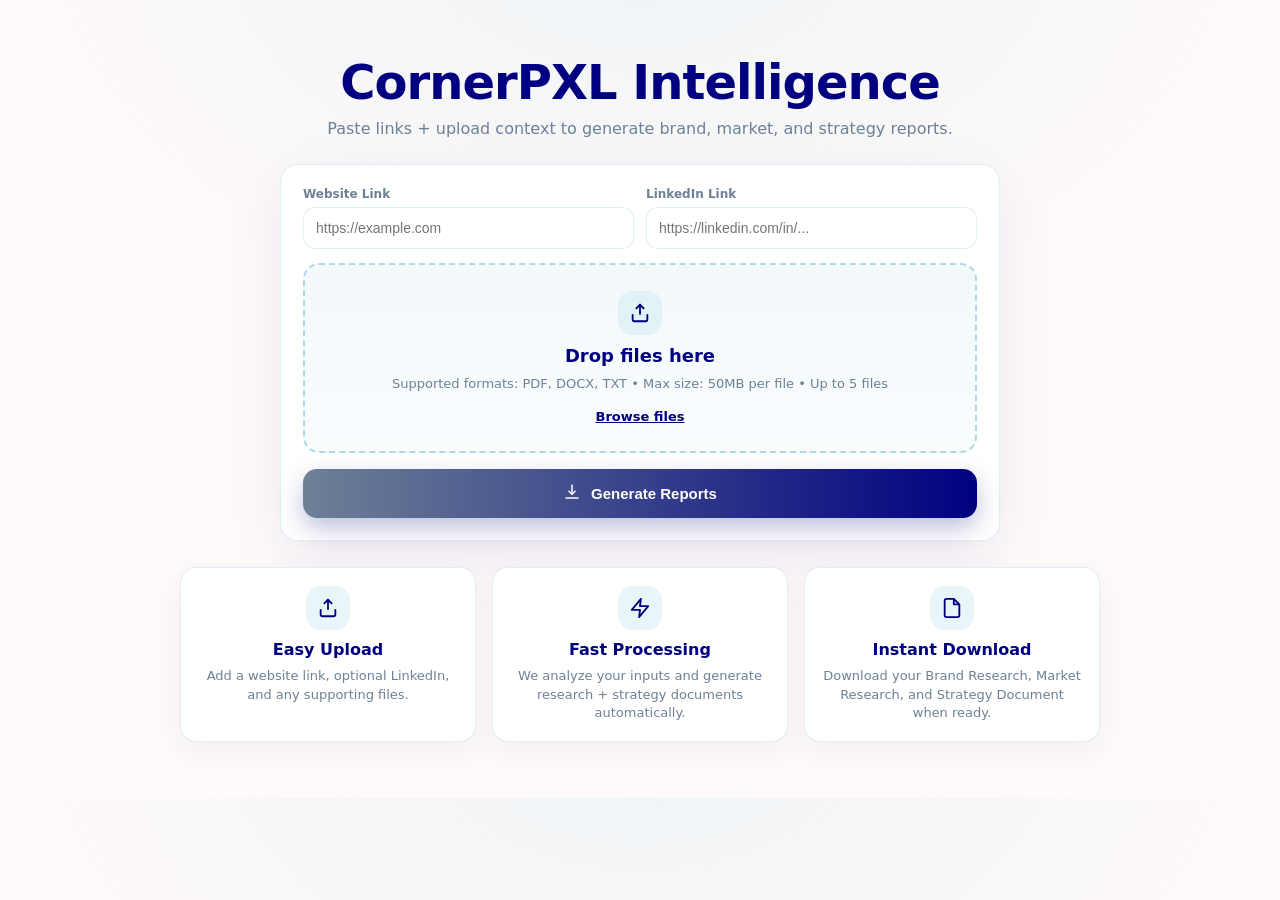
==== index.html @ a7dd3cc8 "remove test mode, do linkedin link required" ====
<!doctype html>
<html lang="en">
  <head>
    <meta charset="UTF-8" />
    <meta name="viewport" content="width=device-width,initial-scale=1" />
    <title>CornerPXL Intelligence</title>
    <link rel="stylesheet" href="styles.css" />
  </head>

  <body>
    <div class="wrap">
      <div class="hero">
        <h1 class="title">CornerPXL Intelligence</h1>
        <p class="subtitle">Paste links + upload context to generate brand, market, and strategy reports.</p>
      </div>

      <div class="panel">
        <form id="form">
          <div class="row">
            <div class="field">
              <div class="label">Website Link</div>
              <input class="input" type="url" name="websiteLink" id="websiteLink" placeholder="https://example.com" required />
              <div class="errorMsg hidden" id="websiteLinkError"></div>
            </div>
            <div class="field">
              <div class="label">LinkedIn Link</div>
              <input class="input" type="url" name="linkedinLink" id="linkedinLink" placeholder="https://linkedin.com/in/..." required />
              <div class="errorMsg hidden" id="linkedinLinkError"></div>
            </div>
          </div>

          <div class="drop" id="dropzone">
            <div class="dropInner">
              <div class="icon" aria-hidden="true">
                <svg width="22" height="22" viewBox="0 0 24 24" fill="none">
                  <path d="M12 3v10" stroke="currentColor" stroke-width="2" stroke-linecap="round"/>
                  <path d="M8 7l4-4 4 4" stroke="currentColor" stroke-width="2" stroke-linecap="round" stroke-linejoin="round"/>
                  <path d="M4 14v5a2 2 0 0 0 2 2h12a2 2 0 0 0 2-2v-5" stroke="currentColor" stroke-width="2" stroke-linecap="round"/>
                </svg>
              </div>

              <p class="dropTitle">Drop files here</p>
              <p class="dropMeta">Supported formats: PDF, DOCX, TXT • Max size: 50MB per file • Up to 5 files</p>

              <div class="fileLine hidden" id="fileLine"></div>
              <div class="browse" id="browseBtn">Browse files</div>
            </div>

            <!-- IMPORTANT: field name is "file" -->
            <input id="fileInput" type="file" name="file" multiple accept=".pdf,.docx,.txt,application/pdf,application/vnd.openxmlformats-officedocument.wordprocessingml.document,text/plain" />
          </div>

          <button id="analyzeBtn" class="cta" type="submit">
            <span id="ctaIcon" aria-hidden="true">
              <svg width="18" height="18" viewBox="0 0 24 24" fill="none">
                <path d="M12 3v10" stroke="white" stroke-width="2" stroke-linecap="round"/>
                <path d="M8 11l4 4 4-4" stroke="white" stroke-width="2" stroke-linecap="round" stroke-linejoin="round"/>
                <path d="M4 20h16" stroke="white" stroke-width="2" stroke-linecap="round"/>
              </svg>
            </span>
            <span id="ctaText">Generate Reports</span>
          </button>
        </form>
      </div>

      <div class="mini">
        <div class="miniCard">
          <div class="icon center">
            <svg width="22" height="22" viewBox="0 0 24 24" fill="none">
              <path d="M12 3v10" stroke="currentColor" stroke-width="2" stroke-linecap="round"/>
              <path d="M8 7l4-4 4 4" stroke="currentColor" stroke-width="2" stroke-linecap="round" stroke-linejoin="round"/>
              <path d="M4 14v5a2 2 0 0 0 2 2h12a2 2 0 0 0 2-2v-5" stroke="currentColor" stroke-width="2" stroke-linecap="round"/>
            </svg>
          </div>
          <h4>Easy Upload</h4>
          <p>Add a website link, optional LinkedIn, and any supporting files.</p>
        </div>

        <div class="miniCard">
          <div class="icon center">
            <svg width="22" height="22" viewBox="0 0 24 24" fill="none">
              <path d="M13 2L3 14h9l-1 8 10-12h-9l1-8z" stroke="currentColor" stroke-width="2" stroke-linejoin="round"/>
            </svg>
          </div>
          <h4>Fast Processing</h4>
          <p>We analyze your inputs and generate research + strategy documents automatically.</p>
        </div>

        <div class="miniCard">
          <div class="icon center">
            <svg width="22" height="22" viewBox="0 0 24 24" fill="none">
              <path d="M14 2H6a2 2 0 0 0-2 2v16a2 2 0 0 0 2 2h12a2 2 0 0 0 2-2V8l-6-6z" stroke="currentColor" stroke-width="2" stroke-linejoin="round"/>
              <path d="M14 2v6h6" stroke="currentColor" stroke-width="2" stroke-linejoin="round"/>
            </svg>
          </div>
          <h4>Instant Download</h4>
          <p>Download your Brand Research, Market Research, and Strategy Document when ready.</p>
        </div>
      </div>
    </div>

    <!-- RESULT MODAL -->
    <div id="overlay" class="overlay" role="dialog" aria-modal="true">
      <div class="modal">
        <div class="modalHeader">
          <div id="badge" class="badge">✓</div>
          <h3 id="modalTitle" class="modalTitle">Success</h3>
        </div>
        <p id="modalText" class="modalText"></p>

        <div id="downloadLinks" class="links hidden"></div>

        <div class="actions">
          <button id="okBtn" class="btn btnPrimary" type="button">Done</button>
        </div>
      </div>
    </div>

    <!-- Load configuration from config.js (can be generated from .env) -->
    <script src="config.js"></script>
    <script>
      // Get webhook URL from config or use default
      // NOTE: Webhook URL will be visible in browser. For production, consider:
      // 1. Adding authentication to n8n webhook
      // 2. Using a server-side proxy
      const N8N_WEBHOOK_URL = window.APP_CONFIG?.N8N_WEBHOOK_URL || null;

      const form = document.getElementById("form");
      const dropzone = document.getElementById("dropzone");
      const fileInput = document.getElementById("fileInput");
      const browseBtn = document.getElementById("browseBtn");
      const fileLine = document.getElementById("fileLine");
      
      const websiteLinkInput = document.getElementById("websiteLink");
      const linkedinLinkInput = document.getElementById("linkedinLink");
      const websiteLinkError = document.getElementById("websiteLinkError");
      const linkedinLinkError = document.getElementById("linkedinLinkError");

      const overlay = document.getElementById("overlay");
      const analyzeBtn = document.getElementById("analyzeBtn");
      const ctaText = document.getElementById("ctaText");
      const ctaIcon = document.getElementById("ctaIcon");

      const badge = document.getElementById("badge");
      const modalTitle = document.getElementById("modalTitle");
      const modalText = document.getElementById("modalText");
      const downloadLinks = document.getElementById("downloadLinks");
      const okBtn = document.getElementById("okBtn");

      function humanSize(bytes){
        const mb = bytes / (1024*1024);
        if (mb >= 1) return `${mb.toFixed(2)} MB`;
        const kb = bytes / 1024;
        return `${kb.toFixed(1)} KB`;
      }

      function isValidFileType(file){
        const allowedExtensions = ['.pdf', '.docx', '.txt'];
        const fileName = file.name.toLowerCase();
        return allowedExtensions.some(ext => fileName.endsWith(ext));
      }

      function isValidUrl(url, allowEmpty = false){
        if (!url || url.trim() === '') {
          return allowEmpty;
        }
        try {
          const urlObj = new URL(url);
          return urlObj.protocol === 'http:' || urlObj.protocol === 'https:';
        } catch {
          return false;
        }
      }

      function isValidLinkedInUrl(url){
        if (!url || url.trim() === '') return false; // Required field
        const linkedinPattern = /^https?:\/\/(www\.)?linkedin\.com\/(in|company|school)\/.+/i;
        return linkedinPattern.test(url);
      }

      function showError(inputElement, errorElement, message){
        inputElement.classList.add('error');
        errorElement.textContent = message;
        errorElement.classList.remove('hidden');
      }

      function hideError(inputElement, errorElement){
        inputElement.classList.remove('error');
        errorElement.classList.add('hidden');
      }

      function validateWebsiteLink(){
        const value = websiteLinkInput.value.trim();
        if (!value) {
          showError(websiteLinkInput, websiteLinkError, 'Website link is required');
          return false;
        }
        if (!isValidUrl(value)) {
          showError(websiteLinkInput, websiteLinkError, 'Please enter a valid URL (e.g., https://example.com)');
          return false;
        }
        hideError(websiteLinkInput, websiteLinkError);
        return true;
      }

      function validateLinkedInLink(){
        const value = linkedinLinkInput.value.trim();
        if (!value) {
          showError(linkedinLinkInput, linkedinLinkError, 'LinkedIn link is required');
          return false;
        }
        if (!isValidUrl(value)) {
          showError(linkedinLinkInput, linkedinLinkError, 'Please enter a valid URL');
          return false;
        }
        if (!isValidLinkedInUrl(value)) {
          showError(linkedinLinkInput, linkedinLinkError, 'Please enter a valid LinkedIn URL (e.g., https://linkedin.com/in/username)');
          return false;
        }
        hideError(linkedinLinkInput, linkedinLinkError);
        return true;
      }

      function removeFile(indexToRemove){
        const files = fileInput.files;
        if (!files || files.length === 0) return;
        
        const dt = new DataTransfer();
        Array.from(files).forEach((file, index) => {
          if (index !== indexToRemove) {
            dt.items.add(file);
          }
        });
        fileInput.files = dt.files;
        setFileLine(fileInput.files);
      }

      function setFileLine(files){
        if (!files || files.length === 0){ 
          fileLine.classList.add("hidden"); 
          fileLine.innerHTML=""; 
          return; 
        }
        
        // Check file count limit
        if (files.length > 5) {
          fileLine.classList.remove("hidden");
          fileLine.innerHTML = `<span style="color: var(--error);">Maximum 5 files allowed. Please select fewer files.</span>`;
          fileInput.value = ''; // Clear the files
          return;
        }
        
        // Validate all files
        const invalidFiles = Array.from(files).filter(file => !isValidFileType(file));
        if (invalidFiles.length > 0) {
          fileLine.classList.remove("hidden");
          fileLine.innerHTML = `<span style="color: var(--error);">Unsupported file type: ${invalidFiles[0].name}. Please upload PDF, DOCX, or TXT files only.</span>`;
          fileInput.value = ''; // Clear the invalid files
          return;
        }
        
        // Display all files with remove buttons
        fileLine.classList.remove("hidden");
        const filesList = Array.from(files).map((file, index) => 
          `<div class="fileItem" style="display: flex; align-items: center; justify-content: space-between; margin-bottom: 6px; padding: 6px 8px; background: rgba(173,216,230,0.1); border-radius: 8px;">
            <span>${index + 1}. ${file.name} <span style="color: var(--muted);">(${humanSize(file.size)})</span></span>
            <button type="button" class="removeFileBtn" data-index="${index}" aria-label="Remove file" style="background: none; border: none; color: var(--error); cursor: pointer; padding: 4px 8px; font-size: 18px; font-weight: 900; line-height: 1;">×</button>
          </div>`
        ).join('');
        fileLine.innerHTML = `<div style="text-align: left;">${filesList}</div>`;
        
        // Add event listeners to remove buttons
        fileLine.querySelectorAll('.removeFileBtn').forEach(btn => {
          btn.addEventListener('click', (e) => {
            e.preventDefault();
            e.stopPropagation();
            const index = parseInt(btn.getAttribute('data-index'));
            removeFile(index);
          });
        });
      }

      function base64ToBlob(base64, mimeType = "application/pdf"){
        const byteCharacters = atob(base64);
        const byteNumbers = new Array(byteCharacters.length);
        for (let i = 0; i < byteCharacters.length; i++){
          byteNumbers[i] = byteCharacters.charCodeAt(i);
        }
        const byteArray = new Uint8Array(byteNumbers);
        return new Blob([byteArray], { type: mimeType });
      }

      function downloadBlob(blob, filename){
        const url = URL.createObjectURL(blob);
        const a = document.createElement("a");
        a.href = url;
        a.download = filename;
        document.body.appendChild(a);
        a.click();
        a.remove();
        URL.revokeObjectURL(url);
      }

      async function downloadFromUrl(url, filename){
        try {
          // Download from webhook
          // Webhook handles file access server-side and returns the file
          const response = await fetch(url, {
            method: 'POST',
            mode: 'cors',
            credentials: 'omit',
            headers: {
              'Content-Type': 'application/json'
            }
          });
          
          if (!response.ok) {
            const errorText = await response.text().catch(() => '');
            console.error('Download failed:', response.status, errorText);
            
            if (response.status === 404) {
              showModal({ 
                ok: false, 
                text: `File not found: "${filename}". The file may have been moved or deleted.` 
              });
              return;
            }
            
            if (response.status === 403) {
              showModal({ 
                ok: false, 
                text: `Access denied: Unable to download "${filename}". Please contact support.` 
              });
              return;
            }
            
            throw new Error(`Failed to fetch: ${response.status}`);
          }
          
          // Get the blob and download
          const blob = await response.blob();
          downloadBlob(blob, filename);
          
        } catch (err) {
          console.error('Download error:', err);
          
          // Show user-friendly error message
          showModal({ 
            ok: false, 
            text: `Unable to download "${filename}": ${err.message || 'Network error'}. Please try again or contact support.` 
          });
        }
      }

      function setLoading(isLoading){
        analyzeBtn.disabled = isLoading;
        
        // Disable/enable all form inputs
        websiteLinkInput.disabled = isLoading;
        linkedinLinkInput.disabled = isLoading;
        fileInput.disabled = isLoading;
        
        // Disable dropzone interactions
        if (isLoading) {
          dropzone.style.pointerEvents = 'none';
          dropzone.style.opacity = '0.6';
        } else {
          dropzone.style.pointerEvents = 'auto';
          dropzone.style.opacity = '1';
        }
        
        if (isLoading){
          ctaText.textContent = "Analyzing...";
          ctaIcon.innerHTML = '<div class="spinner" aria-hidden="true"></div>';
        } else {
          ctaText.textContent = "Generate Reports";
          ctaIcon.innerHTML = `
            <svg width="18" height="18" viewBox="0 0 24 24" fill="none">
              <path d="M12 3v10" stroke="white" stroke-width="2" stroke-linecap="round"/>
              <path d="M8 11l4 4 4-4" stroke="white" stroke-width="2" stroke-linecap="round" stroke-linejoin="round"/>
              <path d="M4 20h16" stroke="white" stroke-width="2" stroke-linecap="round"/>
            </svg>`;
        }
      }

      function showModal({ ok, text, links }){
        overlay.classList.add("show");
        badge.className = "badge";
        if (ok){
          badge.textContent = "✓";
          badge.classList.add("success");
          modalTitle.textContent = "Success";
          modalText.textContent = text || "Your reports are ready.";
        } else {
          badge.textContent = "!";
          badge.classList.add("error");
          modalTitle.textContent = "Error";
          modalText.textContent = text || "Something went wrong.";
        }

        downloadLinks.innerHTML = "";
        if (Array.isArray(links) && links.length){
          downloadLinks.classList.remove("hidden");
          links.forEach((r, index) => {
            const a = document.createElement("a");
            a.className = "linkBtn";
            const filename = r.name || `report-${index + 1}.pdf`;
            const url = r.url;
            
            // Handle click to force download
            a.addEventListener("click", async (e) => {
              e.preventDefault();
              
              // If it's already a blob URL, download directly
              if (url.startsWith('blob:')) {
                const response = await fetch(url);
                const blob = await response.blob();
                downloadBlob(blob, filename);
                return;
              }
              
              // For external URLs, fetch and download
              await downloadFromUrl(url, filename);
            });
            
            a.href = url;
            a.download = filename;
            a.rel = "noopener";
            a.innerHTML = `<span>${r.name || `Report ${index + 1}`}</span><small>Download</small>`;
            downloadLinks.appendChild(a);
          });
        } else {
          downloadLinks.classList.add("hidden");
        }
      }

      function resetFlow(){
        overlay.classList.remove("show");
        form.reset();
        setFileLine(null);
        setLoading(false);
        // Clear validation errors
        hideError(websiteLinkInput, websiteLinkError);
        hideError(linkedinLinkInput, linkedinLinkError);
      }
      okBtn.addEventListener("click", resetFlow);

      // Link validation event listeners
      websiteLinkInput.addEventListener("blur", validateWebsiteLink);
      websiteLinkInput.addEventListener("input", () => {
        if (websiteLinkInput.classList.contains('error')) {
          validateWebsiteLink();
        }
      });

      linkedinLinkInput.addEventListener("blur", validateLinkedInLink);
      linkedinLinkInput.addEventListener("input", () => {
        if (linkedinLinkInput.classList.contains('error')) {
          validateLinkedInLink();
        }
      });

      browseBtn.addEventListener("click", (e) => { e.preventDefault(); fileInput.click(); });
      dropzone.addEventListener("click", (e) => {
        if (e.target?.closest?.("#browseBtn")) return;
        fileInput.click();
      });

      fileInput.addEventListener("change", () => setFileLine(fileInput.files || null));

      function prevent(e){ e.preventDefault(); e.stopPropagation(); }

      ["dragenter","dragover"].forEach(evt =>
        dropzone.addEventListener(evt, (e) => { prevent(e); dropzone.classList.add("dragover"); })
      );
      ["dragleave","drop"].forEach(evt =>
        dropzone.addEventListener(evt, (e) => { prevent(e); dropzone.classList.remove("dragover"); })
      );

      dropzone.addEventListener("drop", (e) => {
        const droppedFiles = e.dataTransfer?.files;
        if (!droppedFiles || droppedFiles.length === 0) return;
        
        // Get existing files
        const existingFiles = fileInput.files ? Array.from(fileInput.files) : [];
        const newFiles = Array.from(droppedFiles);
        
        // Combine existing and new files
        const allFiles = [...existingFiles, ...newFiles];
        
        // Check file count limit
        if (allFiles.length > 5) {
          showModal({ ok:false, text:`Maximum 5 files allowed. You have ${existingFiles.length} file(s) and tried to add ${newFiles.length}. Please drop fewer files.` });
          return;
        }
        
        // Validate new files only
        const invalidFiles = newFiles.filter(file => !isValidFileType(file));
        if (invalidFiles.length > 0) {
          showModal({ ok:false, text:`Unsupported file type: ${invalidFiles[0].name}. Please upload PDF, DOCX, or TXT files only.` });
          return;
        }
        
        // Add all files to input
        const dt = new DataTransfer();
        allFiles.forEach(file => dt.items.add(file));
        fileInput.files = dt.files;
        setFileLine(fileInput.files);
      });

      form.addEventListener("submit", async (e) => {
        e.preventDefault();

        if (!N8N_WEBHOOK_URL){
          showModal({ ok:false, text:"Webhook URL is not configured. Please contact support." });
          return;
        }

        // Validate links
        const isWebsiteLinkValid = validateWebsiteLink();
        const isLinkedInLinkValid = validateLinkedInLink();
        
        if (!isWebsiteLinkValid || !isLinkedInLinkValid) {
          return; // Validation errors are shown inline
        }

        const files = fileInput.files;
        
        // Files are optional, but if provided, validate them
        if (files && files.length > 0) {
          // Check file count limit
          if (files.length > 5) {
            showModal({ ok:false, text:"Maximum 5 files allowed. Please select fewer files." });
            return;
          }
          
          // Validate all files
          const invalidFiles = Array.from(files).filter(file => !isValidFileType(file));
          if (invalidFiles.length > 0) {
            showModal({ ok:false, text:`Unsupported file type: ${invalidFiles[0].name}. Please upload PDF, DOCX, or TXT files only.` });
            return;
          }
        }

        setLoading(true);

        try{
          const fd = new FormData();
          
          // Add form fields
          fd.append('websiteLink', form.websiteLink.value);
          if (form.linkedinLink.value) {
            fd.append('linkedinLink', form.linkedinLink.value);
          }
          
          // Add files if any (as array)
          const files = fileInput.files;
          if (files && files.length > 0) {
            // FormData with multiple files - each file is added with the same field name
            Array.from(files).forEach(file => {
              fd.append('file', file);
            });
          }
          // If no files, 'file' field is not added to FormData

          const res = await fetch(N8N_WEBHOOK_URL, { method:"POST", body: fd });

          if (!res.ok){
            const errText = await res.text().catch(()=>"");
            throw new Error(errText || `Request failed (${res.status})`);
          }

          const ct = (res.headers.get("content-type") || "").toLowerCase();

          // A) ZIP/binary
          if (ct.includes("application/zip") || ct.includes("application/octet-stream")){
            const blob = await res.blob();
            downloadBlob(blob, "reports.zip");
            showModal({ ok:true, text:"Done! Report download will start now." });
            return;
          }

          // B) JSON with URLs or file URLs
          if (ct.includes("application/json")){
            const data = await res.json();
            if (!data?.ok) throw new Error(data?.error || "Workflow returned ok=false");
            
            // Processing results: can be array of files or array of URLs
            let reports = [];
            if (data.results && Array.isArray(data.results)){
              reports = data.results.map((result, index) => {
                // If this is a base64 file
                if (result.base64 && result.filename){
                  const blob = base64ToBlob(result.base64, result.mimeType || "application/pdf");
                  const url = URL.createObjectURL(blob);
                  return {
                    name: result.filename,
                    url: url
                  };
                }
                // If this is a URL
                if (result.url){
                  // Generate friendly name from result.name
                  let displayName = result.name;
                  if (result.name === 'brandResearch') {
                    displayName = 'Brand Research';
                  } else if (result.name === 'marketResearch') {
                    displayName = 'Market Research';
                  } else if (result.name === 'strategyBrief') {
                    displayName = 'Strategy Brief';
                  }
                  
                  return {
                    name: displayName || result.name || result.filename || `Report ${index + 1}.pdf`,
                    url: result.url
                  };
                }
                // If this is just a string (URL)
                if (typeof result === "string"){
                  return {
                    name: `Report ${index + 1}.pdf`,
                    url: result
                  };
                }
                return result;
              });
            }
            
            // Auto-download files if they are blob URLs
            reports.forEach((report, index) => {
              if (report.url && report.url.startsWith('blob:')){
                // This is a blob URL, auto-downloading
                setTimeout(() => {
                  const a = document.createElement("a");
                  a.href = report.url;
                  a.download = report.name || `report-${index + 1}.pdf`;
                  document.body.appendChild(a);
                  a.click();
                  a.remove();
                }, index * 300); // Delay between downloads
              }
            });
            
            showModal({
              ok:true,
              text: reports.length > 0 
                ? `Done! ${reports.length} report${reports.length > 1 ? 's' : ''} ${reports.length > 1 ? 'are' : 'is'} downloading automatically. You can also download them below.`
                : "Done! Your reports have been processed.",
              links: reports
            });
            return;
          }

          // fallback
          const text = await res.text();
          showModal({ ok:true, text:`Success (unexpected response): ${text.slice(0, 180)}...` });

        } catch (err){
          showModal({ ok:false, text: `Error: ${err?.message || err}` });
        } finally {
          setLoading(false);
        }
      });
    </script>
  </body>
</html>
---- styles.css ----
:root{
  --bg:#FFFAFA;
  --card:#ffffff;
  --text:#000080;
  --muted:#6D8196;
  --border:rgba(173,216,230,0.4);
  --dash:#ADD8E6;
  --primary:#000080;
  --primary2:#6D8196;
  --accent:#ADD8E6;
  --success:#10b981;
  --error:#ef4444;
  --shadow: 0 20px 60px rgba(0, 0, 128, 0.08);
  --radius: 18px;
}
*{box-sizing:border-box}
body{
  margin:0;
  font-family: ui-sans-serif, system-ui, -apple-system, Segoe UI, Roboto, Helvetica, Arial;
  background: radial-gradient(1200px 800px at 50% -10%, rgba(173,216,230,0.2), transparent 55%) , var(--bg);
  color:var(--text);
}
.wrap{max-width: 980px; margin: 56px auto; padding: 0 18px;}
.hero{text-align:center; margin-bottom: 26px;}
.title{
  font-size: 48px; line-height: 1.1; margin:0;
  font-weight: 800; letter-spacing: -0.02em; color: var(--primary);
}
.subtitle{margin: 10px 0 0; font-size: 16px; color: var(--muted);}

.panel{
  background: var(--card);
  border: 1px solid var(--border);
  border-radius: var(--radius);
  box-shadow: var(--shadow);
  padding: 22px;
  max-width: 720px;
  margin: 22px auto 0;
}

.row{
  display:grid;
  grid-template-columns: 1fr 1fr;
  gap: 12px;
  margin-bottom: 14px;
}
.field{display:flex; flex-direction:column; gap:6px;}
.label{font-size: 12px; color: var(--muted); font-weight: 600;}
.input{
  width:100%;
  padding: 12px 12px;
  border-radius: 12px;
  border: 1px solid var(--border);
  outline: none;
  font-size: 14px;
  background: #fff;
}
.input:focus{
  border-color: rgba(0,0,128,0.55);
  box-shadow: 0 0 0 4px rgba(173,216,230,0.25);
}
.input.error{
  border-color: var(--error);
  box-shadow: 0 0 0 4px rgba(239,68,68,0.15);
}
.input.error:focus{
  border-color: var(--error);
  box-shadow: 0 0 0 4px rgba(239,68,68,0.25);
}
.errorMsg{
  margin-top: 4px;
  font-size: 12px;
  color: var(--error);
  font-weight: 600;
  min-height: 16px;
}
.errorMsg.hidden{
  display: none;
}

.drop{
  border: 2px dashed var(--dash);
  border-radius: 16px;
  padding: 24px;
  background: linear-gradient(180deg, rgba(173,216,230,0.15), rgba(173,216,230,0.08));
  transition: 140ms ease;
  min-height: 190px;
  display:flex;
  align-items:center;
  justify-content:center;
  text-align:center;
  margin-top: 12px;
  cursor: pointer;
}
.drop.dragover{
  border-color: rgba(0,0,128,0.6);
  box-shadow: 0 0 0 4px rgba(173,216,230,0.3);
  transform: translateY(-1px);
}
.dropInner{display:flex; flex-direction:column; align-items:center; gap: 10px;}
.icon{
  width: 44px; height: 44px; border-radius: 14px;
  display:grid; place-items:center;
  background: rgba(173,216,230,0.25);
  color: var(--primary);
}
.icon.center{margin: 0 auto;}
.dropTitle{margin:0; font-size: 18px; font-weight: 900;}
.dropMeta{margin:0; font-size: 13px; color: var(--muted);}
.fileLine{
  margin-top: 10px;
  font-size: 13px;
  color: var(--text);
  font-weight: 750;
  max-height: 200px;
  overflow-y: auto;
}
.fileLine.hidden{display:none;}
.fileLine span{color: var(--muted); font-weight: 600;}
.fileLine div{text-align: left;}
.fileItem{
  transition: background 140ms ease;
}
.fileItem:hover{
  background: rgba(173,216,230,0.2) !important;
}
.removeFileBtn{
  transition: all 140ms ease;
  opacity: 0.7;
}
.removeFileBtn:hover{
  opacity: 1;
  transform: scale(1.2);
}
.removeFileBtn:active{
  transform: scale(0.95);
}
.browse{
  margin-top: 8px;
  font-size: 13px;
  color: var(--primary);
  font-weight: 800;
  text-decoration: underline;
  cursor:pointer;
}
input[type="file"]{display:none}

.cta{
  margin-top: 16px;
  width: 100%;
  border: 0;
  padding: 14px 16px;
  border-radius: 14px;
  font-weight: 900;
  font-size: 15px;
  cursor:pointer;
  color: #fff;
  background: linear-gradient(90deg, var(--primary2), var(--primary));
  box-shadow: 0 10px 24px rgba(0,0,128,0.25);
  display:flex;
  align-items:center;
  justify-content:center;
  gap: 10px;
  transition: 140ms ease;
}
.cta:disabled{opacity: 0.6; cursor:not-allowed;}
.cta:hover:not(:disabled){transform: translateY(-1px);}

.mini{
  margin: 26px auto 0;
  max-width: 920px;
  display:grid;
  grid-template-columns: repeat(3, 1fr);
  gap: 16px;
}
.miniCard{
  background: var(--card);
  border: 1px solid var(--border);
  border-radius: 16px;
  padding: 18px;
  box-shadow: 0 10px 30px rgba(16,24,40,0.05);
  text-align:center;
}
.miniCard h4{margin: 10px 0 8px; font-size: 16px;}
.miniCard p{margin:0; color: var(--muted); font-size: 13px; line-height:1.45;}

/* Modal */
.overlay{
  position: fixed; inset: 0;
  background: rgba(16, 24, 40, 0.45);
  display:none;
  align-items:center;
  justify-content:center;
  padding: 18px;
}
.overlay.show{display:flex;}
.modal{
  width: min(720px, 100%);
  background: var(--card);
  border: 1px solid var(--border);
  border-radius: 18px;
  box-shadow: var(--shadow);
  padding: 35px;
  max-height: 90vh;
  overflow-y: auto;
}
.modalHeader{display:flex; align-items:center; gap: 10px; margin-bottom: 20px;}
.badge{
  width: 40px; height: 40px; border-radius: 14px;
  display:grid; place-items:center;
  background: rgba(173,216,230,0.25);
  color: var(--primary);
  font-weight: 900;
}
.badge.success{
  background: rgba(16,185,129,0.12);
  color: var(--success);
}
.badge.error{
  background: rgba(239,68,68,0.12);
  color: var(--error);
}
.modalTitle{margin:0; font-size: 18px; font-weight: 950;}
.modalText{margin: 8px 0 0; color: var(--muted); font-size: 14px; line-height:1.5;}
.actions{display:flex; gap: 10px; margin-top: 14px; flex-wrap: wrap;}
.btn{
  border: 1px solid var(--border);
  background: #fff;
  color: var(--text);
  border-radius: 12px;
  padding: 10px 12px;
  font-weight: 900;
  cursor:pointer;
  padding: 12px 20px;
}
.btnPrimary{
  border: 0;
  color:#fff;
  background: linear-gradient(90deg, var(--primary2), var(--primary));
}
.links{
  margin-top: 12px;
  display:flex;
  flex-direction:column;
  gap: 8px;
}
.links.hidden{display:none;}
.linkBtn{
  display:flex; justify-content:space-between; align-items:center;
  text-decoration:none;
  padding: 12px 12px;
  border-radius: 12px;
  border: 1px solid var(--border);
  color: var(--text);
  font-weight: 900;
  background:#fff;
}
.linkBtn small{color:var(--muted); font-weight:800;}

/* Loader */
.spinner{
  width: 22px; height: 22px;
  border-radius: 50%;
  border: 3px solid rgba(255,255,255,0.35);
  border-top-color: #fff;
  animation: spin 0.9s linear infinite;
}
@keyframes spin{to{transform: rotate(360deg)}}

@media (max-width: 820px){
  .row{grid-template-columns:1fr}
  .mini{grid-template-columns:1fr}
  .title{font-size: 38px}
}
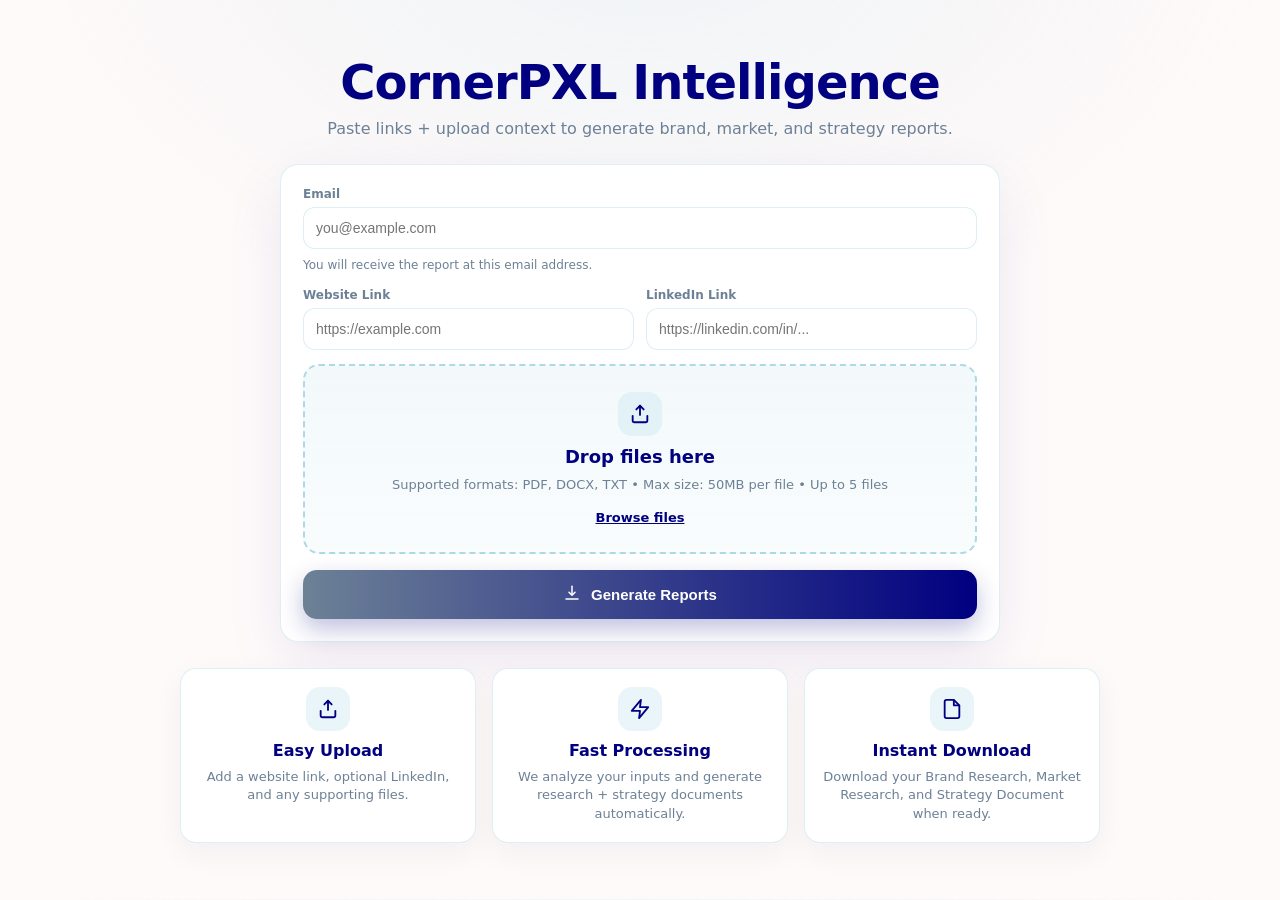
==== commit 85e53244: "new email field, linkedin fix, dropdown file fix" ====
--- a/index.html
+++ b/index.html
@@ -16,6 +16,12 @@
 
       <div class="panel">
         <form id="form">
+          <div class="field fieldFull">
+            <div class="label">Email</div>
+            <input class="input" type="email" name="email" id="email" placeholder="you@example.com" required autocomplete="email" />
+            <p class="fieldHint">You will receive the report at this email address.</p>
+            <div class="errorMsg hidden" id="emailError"></div>
+          </div>
           <div class="row">
             <div class="field">
               <div class="label">Website Link</div>
@@ -63,6 +69,10 @@
         </form>
       </div>
 
+      <div class="loadingInfo hidden" id="loadingInfo">
+        <p>Usually takes up to 10 mins</p>
+      </div>
+
       <div class="mini">
         <div class="miniCard">
           <div class="icon center">
@@ -130,7 +140,11 @@
       const fileInput = document.getElementById("fileInput");
       const browseBtn = document.getElementById("browseBtn");
       const fileLine = document.getElementById("fileLine");
+      // Keep a copy of current files so "Browse" can add to the list instead of replacing
+      let supportingFilesList = [];
       
+      const emailInput = document.getElementById("email");
+      const emailError = document.getElementById("emailError");
       const websiteLinkInput = document.getElementById("websiteLink");
       const linkedinLinkInput = document.getElementById("linkedinLink");
       const websiteLinkError = document.getElementById("websiteLinkError");
@@ -146,6 +160,390 @@
       const modalText = document.getElementById("modalText");
       const downloadLinks = document.getElementById("downloadLinks");
       const okBtn = document.getElementById("okBtn");
+      const loadingInfo = document.getElementById("loadingInfo");
+
+      // ===== JOB-BASED FLOW: localStorage helpers =====
+      const JOB_STORAGE_KEY_PREFIX = "cornerpxl_job_";
+      const STATUS_CHECK_INTERVAL = 60000; // 1 minute
+      const JOB_TTL_MS = 3600000; // 1 hour
+
+      let statusCheckIntervalId = null;
+      let isIntervalPaused = false;
+
+      // Generate or retrieve unique tabId for this tab
+      function getTabId() {
+        try {
+          let tabId = sessionStorage.getItem("cornerpxl_tabId");
+          if (!tabId) {
+            // Generate a unique ID for this tab
+            tabId = `tab_${Date.now()}_${Math.random().toString(36).substr(2, 9)}`;
+            sessionStorage.setItem("cornerpxl_tabId", tabId);
+          }
+          return tabId;
+        } catch (err) {
+          console.warn("Failed to get tabId from sessionStorage:", err);
+          // Fallback: generate a temporary ID (won't persist across reloads)
+          return `tab_${Date.now()}_${Math.random().toString(36).substr(2, 9)}`;
+        }
+      }
+
+      function getJobStorageKey() {
+        return JOB_STORAGE_KEY_PREFIX + getTabId();
+      }
+
+      function saveJob(jobObj) {
+        try {
+          const jobData = {
+            jobId: jobObj.jobId,
+            status: jobObj.status,
+            createdAt: jobObj.createdAt,
+            updatedAt: jobObj.updatedAt || jobObj.createdAt,
+            lastCheckedAt: jobObj.lastCheckedAt || null,
+            tabId: getTabId() // Store tabId in job data for verification
+          };
+          localStorage.setItem(getJobStorageKey(), JSON.stringify(jobData));
+        } catch (err) {
+          console.warn("Failed to save job to localStorage:", err);
+        }
+      }
+
+      function loadJob() {
+        try {
+          const stored = localStorage.getItem(getJobStorageKey());
+          if (!stored) return null;
+          const job = JSON.parse(stored);
+          // Verify tabId matches (in case of edge cases)
+          if (job.tabId && job.tabId !== getTabId()) {
+            console.warn("Job tabId mismatch, clearing job");
+            clearJob();
+            return null;
+          }
+          return job;
+        } catch (err) {
+          console.warn("Failed to load job from localStorage:", err);
+          return null;
+        }
+      }
+
+      function clearJob() {
+        try {
+          localStorage.removeItem(getJobStorageKey());
+        } catch (err) {
+          console.warn("Failed to clear job from localStorage:", err);
+        }
+      }
+
+      // Cleanup old jobs from localStorage where createdAt to updatedAt difference > 1 hour
+      function cleanupOldJobs() {
+        try {
+          const keysToRemove = [];
+          
+          // Scan all localStorage keys
+          for (let i = 0; i < localStorage.length; i++) {
+            const key = localStorage.key(i);
+            
+            // Check if this is a job key
+            if (key && key.startsWith(JOB_STORAGE_KEY_PREFIX)) {
+              try {
+                const jobData = JSON.parse(localStorage.getItem(key));
+                
+                // Check if job has both createdAt and updatedAt
+                if (jobData && jobData.createdAt && jobData.updatedAt) {
+                  const createdAt = Date.parse(jobData.createdAt);
+                  const updatedAt = Date.parse(jobData.updatedAt);
+                  
+                  // If timestamps are valid, check the difference
+                  if (!isNaN(createdAt) && !isNaN(updatedAt)) {
+                    const timeDiff = updatedAt - createdAt;
+                    
+                    // If difference is more than 1 hour, mark for removal
+                    if (timeDiff > JOB_TTL_MS) {
+                      keysToRemove.push(key);
+                    }
+                  }
+                }
+              } catch (parseErr) {
+                // If we can't parse the job data, it's corrupted - remove it
+                console.warn("Found corrupted job data, removing:", key);
+                keysToRemove.push(key);
+              }
+            }
+          }
+          
+          // Remove old jobs
+          keysToRemove.forEach(key => {
+            try {
+              localStorage.removeItem(key);
+              console.log("Removed old job:", key);
+            } catch (err) {
+              console.warn("Failed to remove old job:", key, err);
+            }
+          });
+          
+          if (keysToRemove.length > 0) {
+            console.log(`Cleanup completed: removed ${keysToRemove.length} old job(s)`);
+          }
+        } catch (err) {
+          console.warn("Failed to cleanup old jobs:", err);
+        }
+      }
+
+      function isJobExpired(job) {
+        if (!job || !job.updatedAt) return true;
+        const updatedAt = Date.parse(job.updatedAt);
+        if (isNaN(updatedAt)) return true;
+        return (Date.now() - updatedAt) > JOB_TTL_MS;
+      }
+
+      // ===== STATUS CHECKING =====
+      async function checkJobStatusOnce(jobId) {
+        if (!N8N_WEBHOOK_URL || !jobId) {
+          console.warn("Cannot check status: missing webhook URL or jobId");
+          return null;
+        }
+
+        try {
+          const response = await fetch(N8N_WEBHOOK_URL, {
+            method: "POST",
+            headers: {
+              "Content-Type": "application/json"
+            },
+            body: JSON.stringify({ jobId }),
+            mode: "cors",
+            credentials: "omit"
+          });
+
+          if (!response.ok) {
+            throw new Error(`Status check failed: ${response.status}`);
+          }
+
+          const data = await response.json();
+          
+          // n8n returns a single object (or array with one object - handle both)
+          let item;
+          if (Array.isArray(data)) {
+            if (data.length === 0) {
+              console.warn("Invalid status response format: empty array");
+              return null;
+            }
+            item = data[0];
+          } else if (data && typeof data === 'object') {
+            item = data;
+          } else {
+            console.warn("Invalid status response format");
+            return null;
+          }
+
+          if (!item.jobId || item.jobId !== jobId) {
+            console.warn("JobId mismatch in status response");
+            return null;
+          }
+
+          // Update localStorage with latest status
+          const currentJob = loadJob();
+          if (currentJob && currentJob.jobId === jobId) {
+            saveJob({
+              ...currentJob,
+              status: item.status,
+              updatedAt: item.updatedAt || new Date().toISOString(),
+              lastCheckedAt: new Date().toISOString()
+            });
+          }
+
+          return item;
+        } catch (err) {
+          // Network errors: keep job and retry next interval
+          console.warn("Status check failed (will retry):", err.message);
+          return null; // Return null to indicate transient error
+        }
+      }
+
+      function mapResultNameToDisplayName(name) {
+        if (name === 'brandResearch') return 'Brand Research';
+        if (name === 'marketResearch') return 'Market Research';
+        if (name === 'strategyBrief') return 'Strategy Brief';
+        return name;
+      }
+
+      function handleJobStatusUpdate(item) {
+        if (!item) return; // Transient error, will retry
+
+        const status = item.status;
+
+        if (status === "completed") {
+          // Stop interval
+          stopStatusInterval();
+          
+          // Extract results
+          if (item.results && item.results.ok === true && Array.isArray(item.results.results)) {
+            // Map results to links format
+            const links = item.results.results.map((result) => {
+              const displayName = mapResultNameToDisplayName(result.name || result.filename);
+              return {
+                name: displayName || `Report`,
+                url: result.url
+              };
+            });
+
+            // Show success modal with links (keep localStorage until Done click)
+            showModal({
+              ok: true,
+              text: links.length > 0 
+                ? `Done! ${links.length} report${links.length > 1 ? 's' : ''} ${links.length > 1 ? 'are' : 'is'} ready.`
+                : "Done! Your reports have been processed.",
+              links: links
+            });
+          } else {
+            // Completed but no results - treat as error
+            showModal({
+              ok: false,
+              text: "Job completed but no results were returned. Please try again."
+            });
+            clearJob();
+          }
+          
+          setLoading(false);
+        } else if (status === "failed") {
+          // Stop interval
+          stopStatusInterval();
+          
+          // Extract error message
+          let errorText = "Job failed. Please try again.";
+          if (item.error) {
+            if (typeof item.error === "string") {
+              errorText = item.error;
+            } else if (item.error.message) {
+              errorText = item.error.message;
+            }
+          }
+          
+          // Show error modal and clear localStorage immediately
+          showModal({
+            ok: false,
+            text: errorText
+          });
+          
+          clearJob();
+          setLoading(false);
+        } else if (status === "processing" || status === "pending") {
+          // Keep loading, continue checking (pending is treated like processing)
+          // Status already updated in localStorage
+        } else {
+          // Unknown status - treat as transient error
+          console.warn("Unknown job status:", status);
+        }
+      }
+
+      // ===== INTERVAL MANAGEMENT =====
+      function startStatusInterval() {
+        // Prevent multiple intervals
+        if (statusCheckIntervalId !== null) {
+          return;
+        }
+
+        const job = loadJob();
+        if (!job || !job.jobId) {
+          console.warn("Cannot start status interval: no job found");
+          return;
+        }
+
+        // Check status immediately
+        checkJobStatusOnce(job.jobId).then(handleJobStatusUpdate);
+
+        // Then check every 30 seconds
+        statusCheckIntervalId = setInterval(() => {
+          if (isIntervalPaused) {
+            return; // Skip if paused
+          }
+
+          const currentJob = loadJob();
+          if (!currentJob || !currentJob.jobId) {
+            stopStatusInterval();
+            return;
+          }
+
+          // Check TTL
+          if (isJobExpired(currentJob)) {
+            stopStatusInterval();
+            setLoading(false);
+            clearJob();
+            showModal({
+              ok: false,
+              text: "Job expired after 1 hour of inactivity. Please submit a new request."
+            });
+            return;
+          }
+
+          checkJobStatusOnce(currentJob.jobId).then(handleJobStatusUpdate);
+        }, STATUS_CHECK_INTERVAL);
+      }
+
+      function stopStatusInterval() {
+        if (statusCheckIntervalId !== null) {
+          clearInterval(statusCheckIntervalId);
+          statusCheckIntervalId = null;
+        }
+      }
+
+      // ===== VISIBILITY HANDLING =====
+      document.addEventListener("visibilitychange", () => {
+        if (document.hidden) {
+          // Tab hidden: pause interval (don't make requests)
+          isIntervalPaused = true;
+        } else {
+          // Tab visible: resume interval
+          isIntervalPaused = false;
+          
+          // If we have an active job, check status immediately
+          const job = loadJob();
+          if (job && (job.status === "processing" || job.status === "pending") && !isJobExpired(job)) {
+            checkJobStatusOnce(job.jobId).then(handleJobStatusUpdate);
+          }
+        }
+      });
+
+      // ===== RESUME ON LOAD =====
+      function resumeJobOnLoad() {
+        const job = loadJob();
+        if (!job || !job.jobId) {
+          return; // No stored job
+        }
+
+        // Check if expired
+        if (isJobExpired(job)) {
+          clearJob();
+          return;
+        }
+
+        // Check if terminal state
+        if (job.status === "completed" || job.status === "failed") {
+          // Terminal state: clear if failed, keep if completed (until Done click)
+          if (job.status === "failed") {
+            clearJob();
+          }
+          return;
+        }
+
+        // Resume processing job (pending is treated like processing)
+        if (job.status === "processing" || job.status === "pending") {
+          setLoading(true);
+          startStatusInterval();
+          // Immediately check status
+          checkJobStatusOnce(job.jobId).then(handleJobStatusUpdate);
+        }
+      }
+
+      // Call on page load
+      window.addEventListener("load", () => {
+        cleanupOldJobs(); // Clean up old jobs first
+        resumeJobOnLoad();
+      });
+
+      // Also call immediately if DOM is already loaded
+      if (document.readyState === "complete" || document.readyState === "interactive") {
+        cleanupOldJobs(); // Clean up old jobs first
+        resumeJobOnLoad();
+      }
 
       function humanSize(bytes){
         const mb = bytes / (1024*1024);
@@ -174,7 +572,7 @@
 
       function isValidLinkedInUrl(url){
         if (!url || url.trim() === '') return false; // Required field
-        const linkedinPattern = /^https?:\/\/(www\.)?linkedin\.com\/(in|company|school)\/.+/i;
+        const linkedinPattern = /^https?:\/\/(www\.)?linkedin\.com\/(in|company|school|showcase)\/.+/i;
         return linkedinPattern.test(url);
       }
 
@@ -187,6 +585,26 @@
       function hideError(inputElement, errorElement){
         inputElement.classList.remove('error');
         errorElement.classList.add('hidden');
+      }
+
+      function isValidEmail(value) {
+        if (!value || value.trim() === '') return false;
+        const emailPattern = /^[^\s@]+@[^\s@]+\.[^\s@]+$/;
+        return emailPattern.test(value.trim());
+      }
+
+      function validateEmail() {
+        const value = emailInput.value.trim();
+        if (!value) {
+          showError(emailInput, emailError, 'Email is required');
+          return false;
+        }
+        if (!isValidEmail(value)) {
+          showError(emailInput, emailError, 'Please enter a valid email address');
+          return false;
+        }
+        hideError(emailInput, emailError);
+        return true;
       }
 
       function validateWebsiteLink(){
@@ -214,7 +632,7 @@
           return false;
         }
         if (!isValidLinkedInUrl(value)) {
-          showError(linkedinLinkInput, linkedinLinkError, 'Please enter a valid LinkedIn URL (e.g., https://linkedin.com/in/username)');
+          showError(linkedinLinkInput, linkedinLinkError, 'Please enter a valid LinkedIn URL (e.g., linkedin.com/in/username or linkedin.com/showcase/page-name)');
           return false;
         }
         hideError(linkedinLinkInput, linkedinLinkError);
@@ -239,6 +657,7 @@
         if (!files || files.length === 0){ 
           fileLine.classList.add("hidden"); 
           fileLine.innerHTML=""; 
+          supportingFilesList = [];
           return; 
         }
         
@@ -247,6 +666,7 @@
           fileLine.classList.remove("hidden");
           fileLine.innerHTML = `<span style="color: var(--error);">Maximum 5 files allowed. Please select fewer files.</span>`;
           fileInput.value = ''; // Clear the files
+          supportingFilesList = [];
           return;
         }
         
@@ -256,9 +676,11 @@
           fileLine.classList.remove("hidden");
           fileLine.innerHTML = `<span style="color: var(--error);">Unsupported file type: ${invalidFiles[0].name}. Please upload PDF, DOCX, or TXT files only.</span>`;
           fileInput.value = ''; // Clear the invalid files
+          supportingFilesList = [];
           return;
         }
         
+        supportingFilesList = Array.from(files);
         // Display all files with remove buttons
         fileLine.classList.remove("hidden");
         const filesList = Array.from(files).map((file, index) => 
@@ -356,6 +778,7 @@
         analyzeBtn.disabled = isLoading;
         
         // Disable/enable all form inputs
+        emailInput.disabled = isLoading;
         websiteLinkInput.disabled = isLoading;
         linkedinLinkInput.disabled = isLoading;
         fileInput.disabled = isLoading;
@@ -367,6 +790,17 @@
         } else {
           dropzone.style.pointerEvents = 'auto';
           dropzone.style.opacity = '1';
+        }
+        
+        // Show/hide loading info message
+        if (loadingInfo) {
+          if (isLoading) {
+            loadingInfo.classList.remove('hidden');
+            loadingInfo.style.display = 'block';
+          } else {
+            loadingInfo.classList.add('hidden');
+            loadingInfo.style.display = 'none';
+          }
         }
         
         if (isLoading){
@@ -383,7 +817,9 @@
         }
       }
 
-      function showModal({ ok, text, links }){
+      let modalNoResetOnClose = false;
+      function showModal({ ok, text, links, noResetOnClose }){
+        modalNoResetOnClose = !!noResetOnClose;
         overlay.classList.add("show");
         badge.className = "badge";
         if (ok){
@@ -439,13 +875,32 @@
         form.reset();
         setFileLine(null);
         setLoading(false);
+        // Stop status checking interval
+        stopStatusInterval();
+        // Clear job from localStorage (user clicked Done)
+        clearJob();
         // Clear validation errors
+        hideError(emailInput, emailError);
         hideError(websiteLinkInput, websiteLinkError);
         hideError(linkedinLinkInput, linkedinLinkError);
       }
-      okBtn.addEventListener("click", resetFlow);
+      okBtn.addEventListener("click", () => {
+        if (modalNoResetOnClose) {
+          overlay.classList.remove("show");
+          modalNoResetOnClose = false;
+        } else {
+          resetFlow();
+        }
+      });
 
       // Link validation event listeners
+      emailInput.addEventListener("blur", validateEmail);
+      emailInput.addEventListener("input", () => {
+        if (emailInput.classList.contains('error')) {
+          validateEmail();
+        }
+      });
+
       websiteLinkInput.addEventListener("blur", validateWebsiteLink);
       websiteLinkInput.addEventListener("input", () => {
         if (websiteLinkInput.classList.contains('error')) {
@@ -466,7 +921,32 @@
         fileInput.click();
       });
 
-      fileInput.addEventListener("change", () => setFileLine(fileInput.files || null));
+      fileInput.addEventListener("change", () => {
+        const newFiles = fileInput.files ? Array.from(fileInput.files) : [];
+        const existingFiles = supportingFilesList;
+        const allFiles = [...existingFiles, ...newFiles];
+        if (allFiles.length > 5) {
+          showModal({ ok: false, text: `Maximum 5 files allowed. You have ${existingFiles.length} file(s) and tried to add ${newFiles.length}. Please select fewer files.`, noResetOnClose: true });
+          restoreFileInputFromList();
+          return;
+        }
+        const invalidFiles = newFiles.filter(file => !isValidFileType(file));
+        if (invalidFiles.length > 0) {
+          showModal({ ok: false, text: `Unsupported file type: ${invalidFiles[0].name}. Please upload PDF, DOCX, or TXT files only.`, noResetOnClose: true });
+          restoreFileInputFromList();
+          return;
+        }
+        const dt = new DataTransfer();
+        allFiles.forEach(file => dt.items.add(file));
+        fileInput.files = dt.files;
+        setFileLine(fileInput.files);
+      });
+
+      function restoreFileInputFromList() {
+        const dt = new DataTransfer();
+        supportingFilesList.forEach(file => dt.items.add(file));
+        fileInput.files = dt.files;
+      }
 
       function prevent(e){ e.preventDefault(); e.stopPropagation(); }
 
@@ -481,27 +961,22 @@
         const droppedFiles = e.dataTransfer?.files;
         if (!droppedFiles || droppedFiles.length === 0) return;
         
-        // Get existing files
-        const existingFiles = fileInput.files ? Array.from(fileInput.files) : [];
+        // Use supportingFilesList as source of truth (fileInput.files can be cleared during drag on some browsers)
+        const existingFiles = supportingFilesList.slice();
         const newFiles = Array.from(droppedFiles);
-        
-        // Combine existing and new files
         const allFiles = [...existingFiles, ...newFiles];
         
-        // Check file count limit
         if (allFiles.length > 5) {
-          showModal({ ok:false, text:`Maximum 5 files allowed. You have ${existingFiles.length} file(s) and tried to add ${newFiles.length}. Please drop fewer files.` });
+          showModal({ ok:false, text:`Maximum 5 files allowed. You have ${existingFiles.length} file(s) and tried to add ${newFiles.length}. Please drop fewer files.`, noResetOnClose: true });
           return;
         }
         
-        // Validate new files only
         const invalidFiles = newFiles.filter(file => !isValidFileType(file));
         if (invalidFiles.length > 0) {
-          showModal({ ok:false, text:`Unsupported file type: ${invalidFiles[0].name}. Please upload PDF, DOCX, or TXT files only.` });
+          showModal({ ok:false, text:`Unsupported file type: ${invalidFiles[0].name}. Please upload PDF, DOCX, or TXT files only.`, noResetOnClose: true });
           return;
         }
         
-        // Add all files to input
         const dt = new DataTransfer();
         allFiles.forEach(file => dt.items.add(file));
         fileInput.files = dt.files;
@@ -516,11 +991,31 @@
           return;
         }
 
+        // Check for existing processing job (pending is treated like processing)
+        const existingJob = loadJob();
+        if (existingJob && (existingJob.status === "processing" || existingJob.status === "pending") && !isJobExpired(existingJob)) {
+          // Resume existing job: show loader and start status checking
+          setLoading(true);
+          startStatusInterval();
+          // Immediately check status
+          checkJobStatusOnce(existingJob.jobId).then(handleJobStatusUpdate);
+          return;
+        }
+
+        // Clear any expired or terminal jobs
+        if (existingJob) {
+          if (isJobExpired(existingJob) || existingJob.status === "failed") {
+            clearJob();
+          }
+          // If completed, keep it (user hasn't clicked Done yet)
+        }
+
         // Validate links
+        const isEmailValid = validateEmail();
         const isWebsiteLinkValid = validateWebsiteLink();
         const isLinkedInLinkValid = validateLinkedInLink();
         
-        if (!isWebsiteLinkValid || !isLinkedInLinkValid) {
+        if (!isEmailValid || !isWebsiteLinkValid || !isLinkedInLinkValid) {
           return; // Validation errors are shown inline
         }
 
@@ -530,31 +1025,31 @@
         if (files && files.length > 0) {
           // Check file count limit
           if (files.length > 5) {
-            showModal({ ok:false, text:"Maximum 5 files allowed. Please select fewer files." });
+            showModal({ ok:false, text:"Maximum 5 files allowed. Please select fewer files.", noResetOnClose: true });
             return;
           }
           
           // Validate all files
           const invalidFiles = Array.from(files).filter(file => !isValidFileType(file));
           if (invalidFiles.length > 0) {
-            showModal({ ok:false, text:`Unsupported file type: ${invalidFiles[0].name}. Please upload PDF, DOCX, or TXT files only.` });
+            showModal({ ok:false, text:`Unsupported file type: ${invalidFiles[0].name}. Please upload PDF, DOCX, or TXT files only.`, noResetOnClose: true });
             return;
           }
         }
 
         setLoading(true);
 
-        try{
+        try {
           const fd = new FormData();
           
           // Add form fields
+          fd.append('email', form.email.value.trim());
           fd.append('websiteLink', form.websiteLink.value);
           if (form.linkedinLink.value) {
             fd.append('linkedinLink', form.linkedinLink.value);
           }
           
           // Add files if any (as array)
-          const files = fileInput.files;
           if (files && files.length > 0) {
             // FormData with multiple files - each file is added with the same field name
             Array.from(files).forEach(file => {
@@ -563,101 +1058,61 @@
           }
           // If no files, 'file' field is not added to FormData
 
-          const res = await fetch(N8N_WEBHOOK_URL, { method:"POST", body: fd });
-
-          if (!res.ok){
-            const errText = await res.text().catch(()=>"");
+          // Start job request (no Content-Type header for FormData)
+          const res = await fetch(N8N_WEBHOOK_URL, { 
+            method: "POST", 
+            body: fd,
+            mode: "cors",
+            credentials: "omit"
+          });
+
+          if (!res.ok) {
+            const errText = await res.text().catch(() => "");
             throw new Error(errText || `Request failed (${res.status})`);
           }
 
-          const ct = (res.headers.get("content-type") || "").toLowerCase();
-
-          // A) ZIP/binary
-          if (ct.includes("application/zip") || ct.includes("application/octet-stream")){
-            const blob = await res.blob();
-            downloadBlob(blob, "reports.zip");
-            showModal({ ok:true, text:"Done! Report download will start now." });
-            return;
-          }
-
-          // B) JSON with URLs or file URLs
-          if (ct.includes("application/json")){
-            const data = await res.json();
-            if (!data?.ok) throw new Error(data?.error || "Workflow returned ok=false");
-            
-            // Processing results: can be array of files or array of URLs
-            let reports = [];
-            if (data.results && Array.isArray(data.results)){
-              reports = data.results.map((result, index) => {
-                // If this is a base64 file
-                if (result.base64 && result.filename){
-                  const blob = base64ToBlob(result.base64, result.mimeType || "application/pdf");
-                  const url = URL.createObjectURL(blob);
-                  return {
-                    name: result.filename,
-                    url: url
-                  };
-                }
-                // If this is a URL
-                if (result.url){
-                  // Generate friendly name from result.name
-                  let displayName = result.name;
-                  if (result.name === 'brandResearch') {
-                    displayName = 'Brand Research';
-                  } else if (result.name === 'marketResearch') {
-                    displayName = 'Market Research';
-                  } else if (result.name === 'strategyBrief') {
-                    displayName = 'Strategy Brief';
-                  }
-                  
-                  return {
-                    name: displayName || result.name || result.filename || `Report ${index + 1}.pdf`,
-                    url: result.url
-                  };
-                }
-                // If this is just a string (URL)
-                if (typeof result === "string"){
-                  return {
-                    name: `Report ${index + 1}.pdf`,
-                    url: result
-                  };
-                }
-                return result;
-              });
+          const data = await res.json();
+          
+          // n8n returns a single object (or array with one object - handle both)
+          let jobItem;
+          if (Array.isArray(data)) {
+            if (data.length === 0) {
+              throw new Error("Invalid response format: empty array");
             }
-            
-            // Auto-download files if they are blob URLs
-            reports.forEach((report, index) => {
-              if (report.url && report.url.startsWith('blob:')){
-                // This is a blob URL, auto-downloading
-                setTimeout(() => {
-                  const a = document.createElement("a");
-                  a.href = report.url;
-                  a.download = report.name || `report-${index + 1}.pdf`;
-                  document.body.appendChild(a);
-                  a.click();
-                  a.remove();
-                }, index * 300); // Delay between downloads
-              }
-            });
-            
-            showModal({
-              ok:true,
-              text: reports.length > 0 
-                ? `Done! ${reports.length} report${reports.length > 1 ? 's' : ''} ${reports.length > 1 ? 'are' : 'is'} downloading automatically. You can also download them below.`
-                : "Done! Your reports have been processed.",
-              links: reports
-            });
-            return;
-          }
-
-          // fallback
-          const text = await res.text();
-          showModal({ ok:true, text:`Success (unexpected response): ${text.slice(0, 180)}...` });
-
-        } catch (err){
-          showModal({ ok:false, text: `Error: ${err?.message || err}` });
-        } finally {
+            jobItem = data[0];
+          } else if (data && typeof data === 'object') {
+            jobItem = data;
+          } else {
+            throw new Error("Invalid response format: expected object or array with job object");
+          }
+
+          if (!jobItem.jobId) {
+            throw new Error("Invalid job response: missing jobId");
+          }
+
+          // Default status to "pending" if not provided
+          const jobStatus = jobItem.status || "pending";
+
+          // Save job to localStorage
+          saveJob({
+            jobId: jobItem.jobId,
+            status: jobStatus,
+            createdAt: jobItem.createdAt || new Date().toISOString(),
+            updatedAt: jobItem.updatedAt || jobItem.createdAt || new Date().toISOString()
+          });
+
+          // Start status checking interval
+          startStatusInterval();
+
+        } catch (err) {
+          // Handle errors
+          let errorMessage = err?.message || 'Unknown error occurred';
+          
+          if (err.message?.includes('Failed to fetch') || err.message?.includes('ERR_NETWORK')) {
+            errorMessage = 'Network connection failed. Please check your connection and try again.';
+          }
+          
+          showModal({ ok: false, text: `Error: ${errorMessage}` });
           setLoading(false);
         }
       });
--- a/styles.css
+++ b/styles.css
@@ -45,6 +45,8 @@
   margin-bottom: 14px;
 }
 .field{display:flex; flex-direction:column; gap:6px;}
+.fieldFull{margin-bottom: 14px;}
+.fieldHint{margin: 2px 0 0; font-size: 12px; color: var(--muted); line-height: 1.4;}
 .label{font-size: 12px; color: var(--muted); font-weight: 600;}
 .input{
   width:100%;
@@ -166,6 +168,24 @@
 .cta:disabled{opacity: 0.6; cursor:not-allowed;}
 .cta:hover:not(:disabled){transform: translateY(-1px);}
 
+.loadingInfo{
+  max-width: 720px;
+  margin: 26px auto 0;
+  text-align: center;
+  color: var(--muted);
+  font-size: 15px;
+  font-weight: 600;
+  display: block;
+  opacity: 1;
+}
+.loadingInfo p{
+  margin: 0;
+  color: var(--muted);
+}
+.loadingInfo.hidden{
+  display: none !important;
+}
+
 .mini{
   margin: 26px auto 0;
   max-width: 920px;
